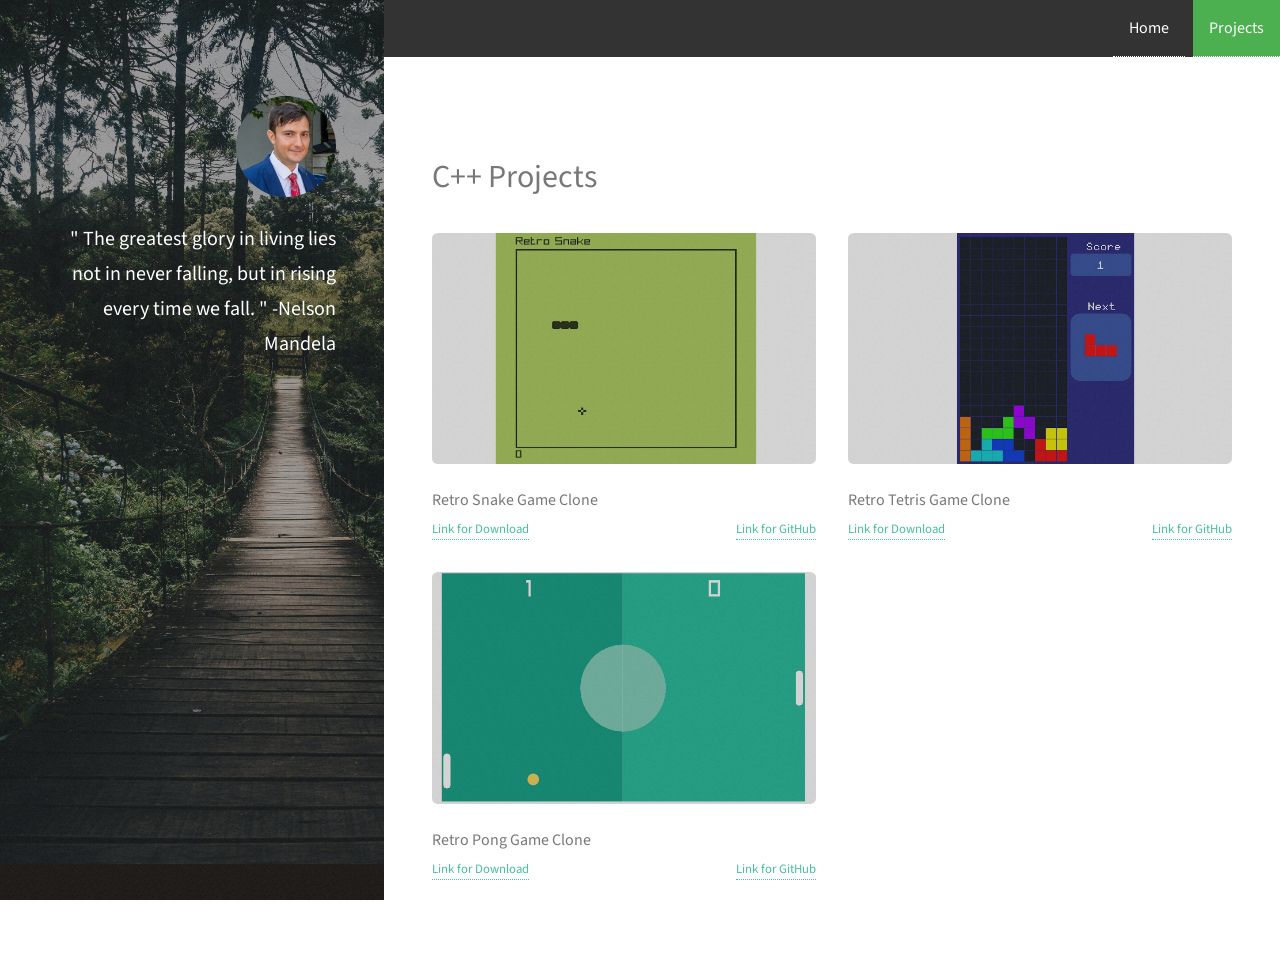
==== CppProjects.html @ 44c006e4 "Version 1.11" ====
<!DOCTYPE HTML>
<html>
	<head>
		<title>Strata by HTML5 UP</title>
		<meta charset="utf-8" />
		<meta name="viewport" content="width=device-width, initial-scale=1, user-scalable=no" />
		<link rel="stylesheet" href="assets/css/main.css" />
	</head>
	<body class="is-preload" style="display: none;">

		<!-- Header -->
			<header id="header">
				<div class="inner">
					<a href="#" class="image avatar"><img src="images/avatar.jpg" alt="" /></a>
					<h1><strong>" The greatest glory in living lies not in never falling, but in rising every time we fall. "<br /> -Nelson Mandela</strong><br />
					</h1>
				</div>
			</header>

		<!-- Nav -->
		<div id="navbar" class="nav">
			<ul>
				
				<!-- <li><a href="#news">News</a></li> -->
				<li><a class="active" href="Projects.html">Projects</a></li>
				<li><a href="index.html">Home</a></li>
			</ul>
		</div>

      
        <div id="main">
          <!-- Three -->
            <section id="three">
              <h1>C++ Projects</h1>
              <div class="row">
                <article class="col-6 col-12-xsmall work-item">
                  <a href="images/fulls/06.jpg" class="image2 image fit thumb"><img src="images/thumbs/06.jpg" alt="" /></a>
                  <h3>Retro Snake Game Clone</h3>
                  <p class="links">
                    <a href="#">Link for Download</a>
                    <a href="https://github.com/Acatrinei-Bogdan-Stefan/SnakeGame-clone">Link for GitHub</a>
                  </p>
                </article>
                <article class="col-6 col-12-xsmall work-item">
                  <a href="images/fulls/07.jpg" class="image2 image fit thumb"><img src="images/thumbs/07.jpg" alt="" /></a>
                  <h3>Retro Tetris Game Clone</h3>
                  <p class="links">
                    <a href="#">Link for Download</a>
                    <a href="https://github.com/Acatrinei-Bogdan-Stefan/tetris-clone">Link for GitHub</a>
                  </p>
                </article>
                <article class="col-6 col-12-xsmall work-item">
                  <a href="images/fulls/08.jpg" class="image2 image fit thumb"><img src="images/thumbs/08.jpg" alt="" /></a>
                  <h3>Retro Pong Game Clone</h3>
                  <p class="links">
                    <a href="#">Link for Download</a>
                    <a href="https://github.com/Acatrinei-Bogdan-Stefan/pong-clone">Link for GitHub</a>
                  </p>
                </article>
                <!-- <article class="col-6 col-12-xsmall work-item">
                  <a href="images/fulls/0.jpg" class="image2 image fit thumb"><img src="images/thumbs/0.jpg" alt="" /></a>
                  <h3>Age-Gate Project</h3>
                  <p class="links">
                    <a href="https://acatrinei-bogdan-stefan.github.io/Age-Gate/">Link for Download</a>
                  
                  </p>
                </article>
                <article class="col-6 col-12-xsmall work-item">
                  <a href="images/fulls/0.jpg" class="image2 image fit thumb"><img src="images/thumbs/0.jpg" alt="" /></a>
                  <h3>Night And Color Mode</h3>
                  <p class="links">
                    <a href="https://acatrinei-bogdan-stefan.github.io/Night-And-Color-Mode/">Link for Download</a>
                  
                  </p>
                </article> -->
              </div>
            </section>
            <!-- Three -->
          </div>
      

    </div>
  </div>
		<!-- Footer -->
			<footer id="footer">
				<div class="inner">
				
					
				</div>
			</footer>

		<!-- Scripts -->
			<script src="assets/js/jquery.min.js"></script>
			<script src="assets/js/jquery.poptrox.min.js"></script>
			<script src="assets/js/browser.min.js"></script>
			<script src="assets/js/breakpoints.min.js"></script>
			<script src="assets/js/util.js"></script>
			<script src="assets/js/main.js"></script>

	</body>
</html>
---- assets/css/main.css ----
@import url("fontawesome-all.min.css");
@import url("https://fonts.googleapis.com/css?family=Source+Sans+Pro:400,400italic");

/*
	Strata by HTML5 UP
	html5up.net | @ajlkn
	Free for personal and commercial use under the CCA 3.0 license (html5up.net/license)
*/

html, body, div, span, applet, object,
iframe, h1, h2, h3, h4, h5, h6, p, blockquote,
pre, a, abbr, acronym, address, big, cite,
code, del, dfn, em, img, ins, kbd, q, s, samp,
small, strike, strong, sub, sup, tt, var, b,
u, i, center, dl, dt, dd, ol, ul, li, fieldset,
form, label, legend, table, caption, tbody,
tfoot, thead, tr, th, td, article, aside,
canvas, details, embed, figure, figcaption,
footer, header, hgroup, menu, nav, output, ruby,
section, summary, time, mark, audio, video {
	margin: 0;
	padding: 0;
	border: 0;
	font-size: 100%;
	font: inherit;
	vertical-align: baseline;}

article, aside, details, figcaption, figure,
footer, header, hgroup, menu, nav, section {
	display: block;}

body {
	line-height: 1;
}

ol, ul {
	list-style: none;
}

blockquote, q {
	quotes: none;
}

	blockquote:before, blockquote:after, q:before, q:after {
		content: '';
		content: none;
	}

table {
	border-collapse: collapse;
	border-spacing: 0;
}

body {
	-webkit-text-size-adjust: none;
}

mark {
	background-color: transparent;
	color: inherit;
}

input::-moz-focus-inner {
	border: 0;
	padding: 0;
}

input, select, textarea {
	-moz-appearance: none;
	-webkit-appearance: none;
	-ms-appearance: none;
	appearance: none;
}

.links{
display: flex;
justify-content: space-between;
}


/* Button */

.tab{
	display: flex;
  flex-direction: column;
  align-items: flex-end;
}

.button {
  border: none;
  color: white;
  padding: 16px 32px;
  text-align: center;
  text-decoration: none;
  display: inline-block;
  font-size: 16px;
  margin: 4px 2px;
  transition-duration: 0.4s;
  cursor: pointer;
}

.tab > .button1 {
  background-color: #ffffff00; 
  color: white; 
  border: solid 2px #efefef;
}

.tab > .button1:hover {
  border-color: #49bf9d;
  color: white; 
}

.tab > .active {
	border-color: #49bf9d;
  color: white; 
}

/* Button */

/* Nav */

#navbar {
  position: sticky;
  top: 0;
  overflow: hidden;
  background-color: #333;
	position: -webkit-sticky; /* Safari */
	z-index: 1;
}

.nav > ul {
  list-style-type: none;
  margin: 0;
  padding: 0;
}

.nav > ul > li {
  float: right;
}

.nav > ul > li a {
  display: block;
  color: white;
  text-align: center;
  padding: 14px 16px;
  text-decoration: none;
}

.nav > ul > li a:hover {
  background-color: #111;
}

 ul > li .active {
  background-color: #4CAF50;
}

.dropdown-content{
	display: none;
  position: absolute;
  background-color: #f9f9f9;
  min-width: 160px;
  box-shadow: 0px 8px 16px 0px rgba(0,0,0,0.2);
  z-index: 1;
}



.dropdown-content a {
  color: black;
  padding: 12px 16px;
  text-decoration: none;
  display: block;
  text-align: left;
}

.dropdown:hover .dropdown-content {
  display: block;
}


/* Nav */

/* Basic */

	html {
		box-sizing: border-box;
	}

	*, *:before, *:after {
		box-sizing: inherit;
	}

	body {
		background: #fff;
	}

		body.is-preload *, body.is-preload *:before, body.is-preload *:after {
			-moz-animation: none !important;
			-webkit-animation: none !important;
			-ms-animation: none !important;
			animation: none !important;
			-moz-transition: none !important;
			-webkit-transition: none !important;
			-ms-transition: none !important;
			transition: none !important;
		}

	body, input, select, textarea {
		color: #a2a2a2;
		font-family: "Source Sans Pro", Helvetica, sans-serif;
		font-size: 16pt;
		font-weight: 400;
		line-height: 1.75em;
	}

	a {
		-moz-transition: color 0.2s ease-in-out, border-color 0.2s ease-in-out;
		-webkit-transition: color 0.2s ease-in-out, border-color 0.2s ease-in-out;
		-ms-transition: color 0.2s ease-in-out, border-color 0.2s ease-in-out;
		transition: color 0.2s ease-in-out, border-color 0.2s ease-in-out;
		border-bottom: dotted 1px;
		color: #49bf9d;
		text-decoration: none;
	}

		a:hover {
			border-bottom-color: transparent;
			color: #49bf9d !important;
			text-decoration: none;
		}

	strong, b {
		color: #787878;
		font-weight: 400;
	}

	em, i {
		font-style: italic;
	}

	p {
		margin: 0 0 2em 0;
	}

	h1, h2, h3, h4, h5, h6 {
		color: #787878;
		font-weight: 400;
		line-height: 1em;
		margin: 0 0 1em 0;
	}

		h1 a, h2 a, h3 a, h4 a, h5 a, h6 a {
			color: inherit;
			text-decoration: none;
		}

	h1 {
		font-size: 2em;
		line-height: 1.5em;
	}

	h2 {
		font-size: 1.5em;
		line-height: 1.5em;
	}

	h3 {
		font-size: 1.25em;
		line-height: 1.5em;
	}

	h4 {
		font-size: 1.1em;
		line-height: 1.5em;
	}

	h5 {
		font-size: 0.9em;
		line-height: 1.5em;
	}

	h6 {
		font-size: 0.7em;
		line-height: 1.5em;
	}

	sub {
		font-size: 0.8em;
		position: relative;
		top: 0.5em;
	}

	sup {
		font-size: 0.8em;
		position: relative;
		top: -0.5em;
	}

	hr {
		border: 0;
		border-bottom: solid 2px #efefef;
		margin: 2em 0;
	}

		hr.major {
			margin: 3em 0;
		}

	blockquote {
		border-left: solid 6px #efefef;
		font-style: italic;
		margin: 0 0 2em 0;
		padding: 0.5em 0 0.5em 1.5em;
	}

	code {
		background: #f7f7f7;
		border-radius: 0.35em;
		border: solid 2px #efefef;
		font-family: "Courier New", monospace;
		font-size: 0.9em;
		margin: 0 0.25em;
		padding: 0.25em 0.65em;
	}

	pre {
		-webkit-overflow-scrolling: touch;
		font-family: "Courier New", monospace;
		font-size: 0.9em;
		margin: 0 0 2em 0;
	}

		pre code {
			display: block;
			line-height: 1.75em;
			padding: 1em 1.5em;
			overflow-x: auto;
		}

	.align-left {
		text-align: left;
	}

	.align-center {
		text-align: center;
	}

	.align-right {
		text-align: right;
	}

/* Container */

	.container {
		margin: 0 auto;
		max-width: calc(100% - 4em);
		width: 100%;
	}

		.container.xsmall {
			width: 25%;
		}

		.container.small {
			width: 50%;
		}

		.container.medium {
			width: 75%;
		}

		.container.large {
			width: 125%;
		}

		.container.xlarge {
			width: 150%;
		}

		.container.max {
			width: 100%;
		}

		@media screen and (max-width: 980px) {

			.container {
				width: 100% !important;
				max-width: 100% !important;
			}

		}

		@media screen and (max-width: 480px) {

			.container {
				max-width: calc(100% - 3em);
			}

		}

/* Row */

	.row {
		display: flex;
		flex-wrap: wrap;
		box-sizing: border-box;
		align-items: stretch;
	}

		.row > * {
			box-sizing: border-box;
		}

		.row.gtr-uniform > * > :last-child {
			margin-bottom: 0;
		}

		.row.aln-left {
			justify-content: flex-start;
		}

		.row.aln-center {
			justify-content: center;
		}

		.row.aln-right {
			justify-content: flex-end;
		}

		.row.aln-top {
			align-items: flex-start;
		}

		.row.aln-middle {
			align-items: center;
		}

		.row.aln-bottom {
			align-items: flex-end;
		}

		.row > .imp {
			order: -1;
		}

		.row > .col-1 {
			width: 8.33333%;
		}

		.row > .off-1 {
			margin-left: 8.33333%;
		}

		.row > .col-2 {
			width: 16.66667%;
		}

		.row > .off-2 {
			margin-left: 16.66667%;
		}

		.row > .col-3 {
			width: 25%;
		}

		.row > .off-3 {
			margin-left: 25%;
		}

		.row > .col-4 {
			width: 33.33333%;
		}

		.row > .off-4 {
			margin-left: 33.33333%;
		}

		.row > .col-5 {
			width: 41.66667%;
		}

		.row > .off-5 {
			margin-left: 41.66667%;
		}

		.row > .col-6 {
			width: 50%;
		}

		.row > .off-6 {
			margin-left: 50%;
		}

		.row > .col-7 {
			width: 58.33333%;
		}

		.row > .off-7 {
			margin-left: 58.33333%;
		}

		.row > .col-8 {
			width: 66.66667%;
		}

		.row > .off-8 {
			margin-left: 66.66667%;
		}

		.row > .col-9 {
			width: 75%;
		}

		.row > .off-9 {
			margin-left: 75%;
		}

		.row > .col-10 {
			width: 83.33333%;
		}

		.row > .off-10 {
			margin-left: 83.33333%;
		}

		.row > .col-11 {
			width: 91.66667%;
		}

		.row > .off-11 {
			margin-left: 91.66667%;
		}

		.row > .col-12 {
			width: 100%;
		}

		.row > .off-12 {
			margin-left: 100%;
		}

		.row.gtr-0 {
			margin-top: 0;
			margin-left: 0em;
		}

			.row.gtr-0 > * {
				padding: 0 0 0 0em;
			}

			.row.gtr-0.gtr-uniform {
				margin-top: 0em;
			}

				.row.gtr-0.gtr-uniform > * {
					padding-top: 0em;
				}

		.row.gtr-25 {
			margin-top: 0;
			margin-left: -0.625em;
		}

			.row.gtr-25 > * {
				padding: 0 0 0 0.625em;
			}

			.row.gtr-25.gtr-uniform {
				margin-top: -0.625em;
			}

				.row.gtr-25.gtr-uniform > * {
					padding-top: 0.625em;
				}

		.row.gtr-50 {
			margin-top: 0;
			margin-left: -1.25em;
		}

			.row.gtr-50 > * {
				padding: 0 0 0 1.25em;
			}

			.row.gtr-50.gtr-uniform {
				margin-top: -1.25em;
			}

				.row.gtr-50.gtr-uniform > * {
					padding-top: 1.25em;
				}

		.row {
			margin-top: 0;
			margin-left: -2.5em;
		}

			.row > * {
				padding: 0 0 0 2.5em;
			}

			.row.gtr-uniform {
				margin-top: -2.5em;
			}

				.row.gtr-uniform > * {
					padding-top: 2.5em;
				}

		.row.gtr-150 {
			margin-top: 0;
			margin-left: -3.75em;
		}

			.row.gtr-150 > * {
				padding: 0 0 0 3.75em;
			}

			.row.gtr-150.gtr-uniform {
				margin-top: -3.75em;
			}

				.row.gtr-150.gtr-uniform > * {
					padding-top: 3.75em;
				}

		.row.gtr-200 {
			margin-top: 0;
			margin-left: -5em;
		}

			.row.gtr-200 > * {
				padding: 0 0 0 5em;
			}

			.row.gtr-200.gtr-uniform {
				margin-top: -5em;
			}

				.row.gtr-200.gtr-uniform > * {
					padding-top: 5em;
				}

		@media screen and (max-width: 1800px) {

			.row {
				display: flex;
				flex-wrap: wrap;
				box-sizing: border-box;
				align-items: stretch;
			}

				.row > * {
					box-sizing: border-box;
				}

				.row.gtr-uniform > * > :last-child {
					margin-bottom: 0;
				}

				.row.aln-left {
					justify-content: flex-start;
				}

				.row.aln-center {
					justify-content: center;
				}

				.row.aln-right {
					justify-content: flex-end;
				}

				.row.aln-top {
					align-items: flex-start;
				}

				.row.aln-middle {
					align-items: center;
				}

				.row.aln-bottom {
					align-items: flex-end;
				}

				.row > .imp-xlarge {
					order: -1;
				}

				.row > .col-1-xlarge {
					width: 8.33333%;
				}

				.row > .off-1-xlarge {
					margin-left: 8.33333%;
				}

				.row > .col-2-xlarge {
					width: 16.66667%;
				}

				.row > .off-2-xlarge {
					margin-left: 16.66667%;
				}

				.row > .col-3-xlarge {
					width: 25%;
				}

				.row > .off-3-xlarge {
					margin-left: 25%;
				}

				.row > .col-4-xlarge {
					width: 33.33333%;
				}

				.row > .off-4-xlarge {
					margin-left: 33.33333%;
				}

				.row > .col-5-xlarge {
					width: 41.66667%;
				}

				.row > .off-5-xlarge {
					margin-left: 41.66667%;
				}

				.row > .col-6-xlarge {
					width: 50%;
				}

				.row > .off-6-xlarge {
					margin-left: 50%;
				}

				.row > .col-7-xlarge {
					width: 58.33333%;
				}

				.row > .off-7-xlarge {
					margin-left: 58.33333%;
				}

				.row > .col-8-xlarge {
					width: 66.66667%;
				}

				.row > .off-8-xlarge {
					margin-left: 66.66667%;
				}

				.row > .col-9-xlarge {
					width: 75%;
				}

				.row > .off-9-xlarge {
					margin-left: 75%;
				}

				.row > .col-10-xlarge {
					width: 83.33333%;
				}

				.row > .off-10-xlarge {
					margin-left: 83.33333%;
				}

				.row > .col-11-xlarge {
					width: 91.66667%;
				}

				.row > .off-11-xlarge {
					margin-left: 91.66667%;
				}

				.row > .col-12-xlarge {
					width: 100%;
				}

				.row > .off-12-xlarge {
					margin-left: 100%;
				}

				.row.gtr-0 {
					margin-top: 0;
					margin-left: 0em;
				}

					.row.gtr-0 > * {
						padding: 0 0 0 0em;
					}

					.row.gtr-0.gtr-uniform {
						margin-top: 0em;
					}

						.row.gtr-0.gtr-uniform > * {
							padding-top: 0em;
						}

				.row.gtr-25 {
					margin-top: 0;
					margin-left: -0.625em;
				}

					.row.gtr-25 > * {
						padding: 0 0 0 0.625em;
					}

					.row.gtr-25.gtr-uniform {
						margin-top: -0.625em;
					}

						.row.gtr-25.gtr-uniform > * {
							padding-top: 0.625em;
						}

				.row.gtr-50 {
					margin-top: 0;
					margin-left: -1.25em;
				}

					.row.gtr-50 > * {
						padding: 0 0 0 1.25em;
					}

					.row.gtr-50.gtr-uniform {
						margin-top: -1.25em;
					}

						.row.gtr-50.gtr-uniform > * {
							padding-top: 1.25em;
						}

				.row {
					margin-top: 0;
					margin-left: -2.5em;
				}

					.row > * {
						padding: 0 0 0 2.5em;
					}

					.row.gtr-uniform {
						margin-top: -2.5em;
					}

						.row.gtr-uniform > * {
							padding-top: 2.5em;
						}

				.row.gtr-150 {
					margin-top: 0;
					margin-left: -3.75em;
				}

					.row.gtr-150 > * {
						padding: 0 0 0 3.75em;
					}

					.row.gtr-150.gtr-uniform {
						margin-top: -3.75em;
					}

						.row.gtr-150.gtr-uniform > * {
							padding-top: 3.75em;
						}

				.row.gtr-200 {
					margin-top: 0;
					margin-left: -5em;
				}

					.row.gtr-200 > * {
						padding: 0 0 0 5em;
					}

					.row.gtr-200.gtr-uniform {
						margin-top: -5em;
					}

						.row.gtr-200.gtr-uniform > * {
							padding-top: 5em;
						}

		}

		@media screen and (max-width: 1280px) {

			.row {
				display: flex;
				flex-wrap: wrap;
				box-sizing: border-box;
				align-items: stretch;
			}

				.row > * {
					box-sizing: border-box;
				}

				.row.gtr-uniform > * > :last-child {
					margin-bottom: 0;
				}

				.row.aln-left {
					justify-content: flex-start;
				}

				.row.aln-center {
					justify-content: center;
				}

				.row.aln-right {
					justify-content: flex-end;
				}

				.row.aln-top {
					align-items: flex-start;
				}

				.row.aln-middle {
					align-items: center;
				}

				.row.aln-bottom {
					align-items: flex-end;
				}

				.row > .imp-large {
					order: -1;
				}

				.row > .col-1-large {
					width: 8.33333%;
				}

				.row > .off-1-large {
					margin-left: 8.33333%;
				}

				.row > .col-2-large {
					width: 16.66667%;
				}

				.row > .off-2-large {
					margin-left: 16.66667%;
				}

				.row > .col-3-large {
					width: 25%;
				}

				.row > .off-3-large {
					margin-left: 25%;
				}

				.row > .col-4-large {
					width: 33.33333%;
				}

				.row > .off-4-large {
					margin-left: 33.33333%;
				}

				.row > .col-5-large {
					width: 41.66667%;
				}

				.row > .off-5-large {
					margin-left: 41.66667%;
				}

				.row > .col-6-large {
					width: 50%;
				}

				.row > .off-6-large {
					margin-left: 50%;
				}

				.row > .col-7-large {
					width: 58.33333%;
				}

				.row > .off-7-large {
					margin-left: 58.33333%;
				}

				.row > .col-8-large {
					width: 66.66667%;
				}

				.row > .off-8-large {
					margin-left: 66.66667%;
				}

				.row > .col-9-large {
					width: 75%;
				}

				.row > .off-9-large {
					margin-left: 75%;
				}

				.row > .col-10-large {
					width: 83.33333%;
				}

				.row > .off-10-large {
					margin-left: 83.33333%;
				}

				.row > .col-11-large {
					width: 91.66667%;
				}

				.row > .off-11-large {
					margin-left: 91.66667%;
				}

				.row > .col-12-large {
					width: 100%;
				}

				.row > .off-12-large {
					margin-left: 100%;
				}

				.row.gtr-0 {
					margin-top: 0;
					margin-left: 0em;
				}

					.row.gtr-0 > * {
						padding: 0 0 0 0em;
					}

					.row.gtr-0.gtr-uniform {
						margin-top: 0em;
					}

						.row.gtr-0.gtr-uniform > * {
							padding-top: 0em;
						}

				.row.gtr-25 {
					margin-top: 0;
					margin-left: -0.5em;
				}

					.row.gtr-25 > * {
						padding: 0 0 0 0.5em;
					}

					.row.gtr-25.gtr-uniform {
						margin-top: -0.5em;
					}

						.row.gtr-25.gtr-uniform > * {
							padding-top: 0.5em;
						}

				.row.gtr-50 {
					margin-top: 0;
					margin-left: -1em;
				}

					.row.gtr-50 > * {
						padding: 0 0 0 1em;
					}

					.row.gtr-50.gtr-uniform {
						margin-top: -1em;
					}

						.row.gtr-50.gtr-uniform > * {
							padding-top: 1em;
						}

				.row {
					margin-top: 0;
					margin-left: -2em;
				}

					.row > * {
						padding: 0 0 0 2em;
					}

					.row.gtr-uniform {
						margin-top: -2em;
					}

						.row.gtr-uniform > * {
							padding-top: 2em;
						}

				.row.gtr-150 {
					margin-top: 0;
					margin-left: -3em;
				}

					.row.gtr-150 > * {
						padding: 0 0 0 3em;
					}

					.row.gtr-150.gtr-uniform {
						margin-top: -3em;
					}

						.row.gtr-150.gtr-uniform > * {
							padding-top: 3em;
						}

				.row.gtr-200 {
					margin-top: 0;
					margin-left: -4em;
				}

					.row.gtr-200 > * {
						padding: 0 0 0 4em;
					}

					.row.gtr-200.gtr-uniform {
						margin-top: -4em;
					}

						.row.gtr-200.gtr-uniform > * {
							padding-top: 4em;
						}

		}

		@media screen and (max-width: 980px) {

			.row {
				display: flex;
				flex-wrap: wrap;
				box-sizing: border-box;
				align-items: stretch;
			}

				.row > * {
					box-sizing: border-box;
				}

				.row.gtr-uniform > * > :last-child {
					margin-bottom: 0;
				}

				.row.aln-left {
					justify-content: flex-start;
				}

				.row.aln-center {
					justify-content: center;
				}

				.row.aln-right {
					justify-content: flex-end;
				}

				.row.aln-top {
					align-items: flex-start;
				}

				.row.aln-middle {
					align-items: center;
				}

				.row.aln-bottom {
					align-items: flex-end;
				}

				.row > .imp-medium {
					order: -1;
				}

				.row > .col-1-medium {
					width: 8.33333%;
				}

				.row > .off-1-medium {
					margin-left: 8.33333%;
				}

				.row > .col-2-medium {
					width: 16.66667%;
				}

				.row > .off-2-medium {
					margin-left: 16.66667%;
				}

				.row > .col-3-medium {
					width: 25%;
				}

				.row > .off-3-medium {
					margin-left: 25%;
				}

				.row > .col-4-medium {
					width: 33.33333%;
				}

				.row > .off-4-medium {
					margin-left: 33.33333%;
				}

				.row > .col-5-medium {
					width: 41.66667%;
				}

				.row > .off-5-medium {
					margin-left: 41.66667%;
				}

				.row > .col-6-medium {
					width: 50%;
				}

				.row > .off-6-medium {
					margin-left: 50%;
				}

				.row > .col-7-medium {
					width: 58.33333%;
				}

				.row > .off-7-medium {
					margin-left: 58.33333%;
				}

				.row > .col-8-medium {
					width: 66.66667%;
				}

				.row > .off-8-medium {
					margin-left: 66.66667%;
				}

				.row > .col-9-medium {
					width: 75%;
				}

				.row > .off-9-medium {
					margin-left: 75%;
				}

				.row > .col-10-medium {
					width: 83.33333%;
				}

				.row > .off-10-medium {
					margin-left: 83.33333%;
				}

				.row > .col-11-medium {
					width: 91.66667%;
				}

				.row > .off-11-medium {
					margin-left: 91.66667%;
				}

				.row > .col-12-medium {
					width: 100%;
				}

				.row > .off-12-medium {
					margin-left: 100%;
				}

				.row.gtr-0 {
					margin-top: 0;
					margin-left: 0em;
				}

					.row.gtr-0 > * {
						padding: 0 0 0 0em;
					}

					.row.gtr-0.gtr-uniform {
						margin-top: 0em;
					}

						.row.gtr-0.gtr-uniform > * {
							padding-top: 0em;
						}

				.row.gtr-25 {
					margin-top: 0;
					margin-left: -0.5em;
				}

					.row.gtr-25 > * {
						padding: 0 0 0 0.5em;
					}

					.row.gtr-25.gtr-uniform {
						margin-top: -0.5em;
					}

						.row.gtr-25.gtr-uniform > * {
							padding-top: 0.5em;
						}

				.row.gtr-50 {
					margin-top: 0;
					margin-left: -1em;
				}

					.row.gtr-50 > * {
						padding: 0 0 0 1em;
					}

					.row.gtr-50.gtr-uniform {
						margin-top: -1em;
					}

						.row.gtr-50.gtr-uniform > * {
							padding-top: 1em;
						}

				.row {
					margin-top: 0;
					margin-left: -2em;
				}

					.row > * {
						padding: 0 0 0 2em;
					}

					.row.gtr-uniform {
						margin-top: -2em;
					}

						.row.gtr-uniform > * {
							padding-top: 2em;
						}

				.row.gtr-150 {
					margin-top: 0;
					margin-left: -3em;
				}

					.row.gtr-150 > * {
						padding: 0 0 0 3em;
					}

					.row.gtr-150.gtr-uniform {
						margin-top: -3em;
					}

						.row.gtr-150.gtr-uniform > * {
							padding-top: 3em;
						}

				.row.gtr-200 {
					margin-top: 0;
					margin-left: -4em;
				}

					.row.gtr-200 > * {
						padding: 0 0 0 4em;
					}

					.row.gtr-200.gtr-uniform {
						margin-top: -4em;
					}

						.row.gtr-200.gtr-uniform > * {
							padding-top: 4em;
						}

		}

		@media screen and (max-width: 736px) {

			.row {
				display: flex;
				flex-wrap: wrap;
				box-sizing: border-box;
				align-items: stretch;
			}

				.row > * {
					box-sizing: border-box;
				}

				.row.gtr-uniform > * > :last-child {
					margin-bottom: 0;
				}

				.row.aln-left {
					justify-content: flex-start;
				}

				.row.aln-center {
					justify-content: center;
				}

				.row.aln-right {
					justify-content: flex-end;
				}

				.row.aln-top {
					align-items: flex-start;
				}

				.row.aln-middle {
					align-items: center;
				}

				.row.aln-bottom {
					align-items: flex-end;
				}

				.row > .imp-small {
					order: -1;
				}

				.row > .col-1-small {
					width: 8.33333%;
				}

				.row > .off-1-small {
					margin-left: 8.33333%;
				}

				.row > .col-2-small {
					width: 16.66667%;
				}

				.row > .off-2-small {
					margin-left: 16.66667%;
				}

				.row > .col-3-small {
					width: 25%;
				}

				.row > .off-3-small {
					margin-left: 25%;
				}

				.row > .col-4-small {
					width: 33.33333%;
				}

				.row > .off-4-small {
					margin-left: 33.33333%;
				}

				.row > .col-5-small {
					width: 41.66667%;
				}

				.row > .off-5-small {
					margin-left: 41.66667%;
				}

				.row > .col-6-small {
					width: 50%;
				}

				.row > .off-6-small {
					margin-left: 50%;
				}

				.row > .col-7-small {
					width: 58.33333%;
				}

				.row > .off-7-small {
					margin-left: 58.33333%;
				}

				.row > .col-8-small {
					width: 66.66667%;
				}

				.row > .off-8-small {
					margin-left: 66.66667%;
				}

				.row > .col-9-small {
					width: 75%;
				}

				.row > .off-9-small {
					margin-left: 75%;
				}

				.row > .col-10-small {
					width: 83.33333%;
				}

				.row > .off-10-small {
					margin-left: 83.33333%;
				}

				.row > .col-11-small {
					width: 91.66667%;
				}

				.row > .off-11-small {
					margin-left: 91.66667%;
				}

				.row > .col-12-small {
					width: 100%;
				}

				.row > .off-12-small {
					margin-left: 100%;
				}

				.row.gtr-0 {
					margin-top: 0;
					margin-left: 0em;
				}

					.row.gtr-0 > * {
						padding: 0 0 0 0em;
					}

					.row.gtr-0.gtr-uniform {
						margin-top: 0em;
					}

						.row.gtr-0.gtr-uniform > * {
							padding-top: 0em;
						}

				.row.gtr-25 {
					margin-top: 0;
					margin-left: -0.375em;
				}

					.row.gtr-25 > * {
						padding: 0 0 0 0.375em;
					}

					.row.gtr-25.gtr-uniform {
						margin-top: -0.375em;
					}

						.row.gtr-25.gtr-uniform > * {
							padding-top: 0.375em;
						}

				.row.gtr-50 {
					margin-top: 0;
					margin-left: -0.75em;
				}

					.row.gtr-50 > * {
						padding: 0 0 0 0.75em;
					}

					.row.gtr-50.gtr-uniform {
						margin-top: -0.75em;
					}

						.row.gtr-50.gtr-uniform > * {
							padding-top: 0.75em;
						}

				.row {
					margin-top: 0;
					margin-left: -1.5em;
				}

					.row > * {
						padding: 0 0 0 1.5em;
					}

					.row.gtr-uniform {
						margin-top: -1.5em;
					}

						.row.gtr-uniform > * {
							padding-top: 1.5em;
						}

				.row.gtr-150 {
					margin-top: 0;
					margin-left: -2.25em;
				}

					.row.gtr-150 > * {
						padding: 0 0 0 2.25em;
					}

					.row.gtr-150.gtr-uniform {
						margin-top: -2.25em;
					}

						.row.gtr-150.gtr-uniform > * {
							padding-top: 2.25em;
						}

				.row.gtr-200 {
					margin-top: 0;
					margin-left: -3em;
				}

					.row.gtr-200 > * {
						padding: 0 0 0 3em;
					}

					.row.gtr-200.gtr-uniform {
						margin-top: -3em;
					}

						.row.gtr-200.gtr-uniform > * {
							padding-top: 3em;
						}

		}

		@media screen and (max-width: 480px) {

			.row {
				display: flex;
				flex-wrap: wrap;
				box-sizing: border-box;
				align-items: stretch;
			}

				.row > * {
					box-sizing: border-box;
				}

				.row.gtr-uniform > * > :last-child {
					margin-bottom: 0;
				}

				.row.aln-left {
					justify-content: flex-start;
				}

				.row.aln-center {
					justify-content: center;
				}

				.row.aln-right {
					justify-content: flex-end;
				}

				.row.aln-top {
					align-items: flex-start;
				}

				.row.aln-middle {
					align-items: center;
				}

				.row.aln-bottom {
					align-items: flex-end;
				}

				.row > .imp-xsmall {
					order: -1;
				}

				.row > .col-1-xsmall {
					width: 8.33333%;
				}

				.row > .off-1-xsmall {
					margin-left: 8.33333%;
				}

				.row > .col-2-xsmall {
					width: 16.66667%;
				}

				.row > .off-2-xsmall {
					margin-left: 16.66667%;
				}

				.row > .col-3-xsmall {
					width: 25%;
				}

				.row > .off-3-xsmall {
					margin-left: 25%;
				}

				.row > .col-4-xsmall {
					width: 33.33333%;
				}

				.row > .off-4-xsmall {
					margin-left: 33.33333%;
				}

				.row > .col-5-xsmall {
					width: 41.66667%;
				}

				.row > .off-5-xsmall {
					margin-left: 41.66667%;
				}

				.row > .col-6-xsmall {
					width: 50%;
				}

				.row > .off-6-xsmall {
					margin-left: 50%;
				}

				.row > .col-7-xsmall {
					width: 58.33333%;
				}

				.row > .off-7-xsmall {
					margin-left: 58.33333%;
				}

				.row > .col-8-xsmall {
					width: 66.66667%;
				}

				.row > .off-8-xsmall {
					margin-left: 66.66667%;
				}

				.row > .col-9-xsmall {
					width: 75%;
				}

				.row > .off-9-xsmall {
					margin-left: 75%;
				}

				.row > .col-10-xsmall {
					width: 83.33333%;
				}

				.row > .off-10-xsmall {
					margin-left: 83.33333%;
				}

				.row > .col-11-xsmall {
					width: 91.66667%;
				}

				.row > .off-11-xsmall {
					margin-left: 91.66667%;
				}

				.row > .col-12-xsmall {
					width: 100%;
				}

				.row > .off-12-xsmall {
					margin-left: 100%;
				}

				.row.gtr-0 {
					margin-top: 0;
					margin-left: 0em;
				}

					.row.gtr-0 > * {
						padding: 0 0 0 0em;
					}

					.row.gtr-0.gtr-uniform {
						margin-top: 0em;
					}

						.row.gtr-0.gtr-uniform > * {
							padding-top: 0em;
						}

				.row.gtr-25 {
					margin-top: 0;
					margin-left: -0.375em;
				}

					.row.gtr-25 > * {
						padding: 0 0 0 0.375em;
					}

					.row.gtr-25.gtr-uniform {
						margin-top: -0.375em;
					}

						.row.gtr-25.gtr-uniform > * {
							padding-top: 0.375em;
						}

				.row.gtr-50 {
					margin-top: 0;
					margin-left: -0.75em;
				}

					.row.gtr-50 > * {
						padding: 0 0 0 0.75em;
					}

					.row.gtr-50.gtr-uniform {
						margin-top: -0.75em;
					}

						.row.gtr-50.gtr-uniform > * {
							padding-top: 0.75em;
						}

				.row {
					margin-top: 0;
					margin-left: -1.5em;
				}

					.row > * {
						padding: 0 0 0 1.5em;
					}

					.row.gtr-uniform {
						margin-top: -1.5em;
					}

						.row.gtr-uniform > * {
							padding-top: 1.5em;
						}

				.row.gtr-150 {
					margin-top: 0;
					margin-left: -2.25em;
				}

					.row.gtr-150 > * {
						padding: 0 0 0 2.25em;
					}

					.row.gtr-150.gtr-uniform {
						margin-top: -2.25em;
					}

						.row.gtr-150.gtr-uniform > * {
							padding-top: 2.25em;
						}

				.row.gtr-200 {
					margin-top: 0;
					margin-left: -3em;
				}

					.row.gtr-200 > * {
						padding: 0 0 0 3em;
					}

					.row.gtr-200.gtr-uniform {
						margin-top: -3em;
					}

						.row.gtr-200.gtr-uniform > * {
							padding-top: 3em;
						}

		}

/* Section/Article */

	section.special, article.special {
		text-align: center;
	}

	header p {
		color: #b2b2b2;
		position: relative;
		margin: 0 0 1.5em 0;
	}

	header h2 + p {
		font-size: 1.25em;
		margin-top: -1em;
		line-height: 1.5em;
	}

	header h3 + p {
		font-size: 1.1em;
		margin-top: -0.8em;
		line-height: 1.5em;
	}

	header h4 + p,
	header h5 + p,
	header h6 + p {
		font-size: 0.9em;
		margin-top: -0.6em;
		line-height: 1.5em;
	}

	header.major h2 {
		font-size: 2em;
	}

/* Form */

	form {
		margin: 0 0 2em 0;
	}

	label {
		color: #787878;
		display: block;
		font-size: 0.9em;
		font-weight: 400;
		margin: 0 0 1em 0;
	}

	input[type="text"],
	input[type="password"],
	input[type="email"],
	select,
	textarea {
		-moz-appearance: none;
		-webkit-appearance: none;
		-ms-appearance: none;
		appearance: none;
		background: #f7f7f7;
		border-radius: 0.35em;
		border: solid 2px transparent;
		color: inherit;
		display: block;
		outline: 0;
		padding: 0 0.75em;
		text-decoration: none;
		width: 100%;
	}

		input[type="text"]:invalid,
		input[type="password"]:invalid,
		input[type="email"]:invalid,
		select:invalid,
		textarea:invalid {
			box-shadow: none;
		}

		input[type="text"]:focus,
		input[type="password"]:focus,
		input[type="email"]:focus,
		select:focus,
		textarea:focus {
			border-color: #49bf9d;
		}

	select {
		background-image: url("data:image/svg+xml;charset=utf8,%3Csvg xmlns='http://www.w3.org/2000/svg' width='40' height='40' preserveAspectRatio='none' viewBox='0 0 40 40'%3E%3Cpath d='M9.4,12.3l10.4,10.4l10.4-10.4c0.2-0.2,0.5-0.4,0.9-0.4c0.3,0,0.6,0.1,0.9,0.4l3.3,3.3c0.2,0.2,0.4,0.5,0.4,0.9 c0,0.4-0.1,0.6-0.4,0.9L20.7,31.9c-0.2,0.2-0.5,0.4-0.9,0.4c-0.3,0-0.6-0.1-0.9-0.4L4.3,17.3c-0.2-0.2-0.4-0.5-0.4-0.9 c0-0.4,0.1-0.6,0.4-0.9l3.3-3.3c0.2-0.2,0.5-0.4,0.9-0.4S9.1,12.1,9.4,12.3z' fill='%23dfdfdf' /%3E%3C/svg%3E");
		background-size: 1.25rem;
		background-repeat: no-repeat;
		background-position: calc(100% - 1rem) center;
		height: 2.75em;
		padding-right: 2.75em;
		text-overflow: ellipsis;
	}

		select option {
			color: #787878;
			background: #fff;
		}

		select:focus::-ms-value {
			background-color: transparent;
		}

		select::-ms-expand {
			display: none;
		}

	input[type="text"],
	input[type="password"],
	input[type="email"],
	select {
		height: 2.75em;
	}

	textarea {
		padding: 0.75em;
	}

	input[type="checkbox"],
	input[type="radio"] {
		-moz-appearance: none;
		-webkit-appearance: none;
		-ms-appearance: none;
		appearance: none;
		display: block;
		float: left;
		margin-right: -2em;
		opacity: 0;
		width: 1em;
		z-index: -1;
	}

		input[type="checkbox"] + label,
		input[type="radio"] + label {
			text-decoration: none;
			color: #a2a2a2;
			cursor: pointer;
			display: inline-block;
			font-size: 1em;
			font-weight: 400;
			padding-left: 2.4em;
			padding-right: 0.75em;
			position: relative;
		}

			input[type="checkbox"] + label:before,
			input[type="radio"] + label:before {
				-moz-osx-font-smoothing: grayscale;
				-webkit-font-smoothing: antialiased;
				display: inline-block;
				font-style: normal;
				font-variant: normal;
				text-rendering: auto;
				line-height: 1;
				text-transform: none !important;
				font-family: 'Font Awesome 5 Free';
				font-weight: 900;
			}

			input[type="checkbox"] + label:before,
			input[type="radio"] + label:before {
				background: #f7f7f7;
				border-radius: 0.35em;
				border: solid 2px transparent;
				content: '';
				display: inline-block;
				font-size: 0.8em;
				height: 2.0625em;
				left: 0;
				line-height: 1.85625em;
				position: absolute;
				text-align: center;
				top: 0;
				width: 2.0625em;
			}

		input[type="checkbox"]:checked + label:before,
		input[type="radio"]:checked + label:before {
			background: #787878;
			border-color: #787878;
			color: #fff;
			content: '\f00c';
		}

		input[type="checkbox"]:focus + label:before,
		input[type="radio"]:focus + label:before {
			border-color: #49bf9d;
		}

	input[type="checkbox"] + label:before {
		border-radius: 0.35em;
	}

	input[type="radio"] + label:before {
		border-radius: 100%;
	}

	::-webkit-input-placeholder {
		color: #b2b2b2 !important;
		opacity: 1.0;
	}

	:-moz-placeholder {
		color: #b2b2b2 !important;
		opacity: 1.0;
	}

	::-moz-placeholder {
		color: #b2b2b2 !important;
		opacity: 1.0;
	}

	:-ms-input-placeholder {
		color: #b2b2b2 !important;
		opacity: 1.0;
	}

/* Box */

	.box {
		border-radius: 0.35em;
		border: solid 2px #efefef;
		margin-bottom: 2em;
		padding: 1.5em;
	}

		.box > :last-child,
		.box > :last-child > :last-child,
		.box > :last-child > :last-child > :last-child {
			margin-bottom: 0;
		}

		.box.alt {
			border: 0;
			border-radius: 0;
			padding: 0;
		}

/* Icon */

	.icon {
		text-decoration: none;
		border-bottom: none;
		position: relative;
	}

		.icon:before {
			-moz-osx-font-smoothing: grayscale;
			-webkit-font-smoothing: antialiased;
			display: inline-block;
			font-style: normal;
			font-variant: normal;
			text-rendering: auto;
			line-height: 1;
			text-transform: none !important;
			font-family: 'Font Awesome 5 Free';
			font-weight: 400;
		}

		.icon > .label {
			display: none;
		}

		.icon:before {
			line-height: inherit;
		}

		.icon.solid:before {
			font-weight: 900;
		}

		.icon.brands:before {
			font-family: 'Font Awesome 5 Brands';
		}

/* Image */

	.image {
		border-radius: 0.35em;
		border: 0;
		display: inline-block;
		position: relative;
	}

		.image:before {
			-moz-transition: opacity 0.2s ease-in-out;
			-webkit-transition: opacity 0.2s ease-in-out;
			-ms-transition: opacity 0.2s ease-in-out;
			transition: opacity 0.2s ease-in-out;
			background: url("images/overlay.png");
			border-radius: 0.35em;
			content: '';
			display: block;
			height: 100%;
			left: 0;
			opacity: 0.5;
			position: absolute;
			top: 0;
			width: 100%;
		}

		.image.thumb {
			text-align: center;
		}

			.image.thumb:after {
				-moz-transition: opacity 0.2s ease-in-out;
				-webkit-transition: opacity 0.2s ease-in-out;
				-ms-transition: opacity 0.2s ease-in-out;
				transition: opacity 0.2s ease-in-out;
				border-radius: 0.35em;
				border: solid 3px rgba(255, 255, 255, 0.5);
				color: #fff;
				content: 'View';
				display: inline-block;
				font-size: 0.8em;
				font-weight: 400;
				left: 50%;
				line-height: 2.25em;
				margin: -1.25em 0 0 -3em;
				opacity: 0;
				padding: 0 1.5em;
				position: absolute;
				text-align: center;
				text-decoration: none;
				top: 50%;
				white-space: nowrap;
			}

			.image.thumb:hover:after {
				opacity: 1.0;
			}

			.image.thumb:hover:before {
				background: url("images/overlay.png"), url("images/overlay.png");
				opacity: 1.0;
			}

		.image img {
			border-radius: 0.35em;
			display: block;
		}

		.image.left {
			float: left;
			margin: 0 1.5em 1em 0;
			top: 0.25em;
		}

		.image.right {
			float: right;
			margin: 0 0 1em 1.5em;
			top: 0.25em;
		}

		.image.left, .image.right {
			max-width: 40%;
		}

			.image.left img, .image.right img {
				width: 100%;
			}

		.image.fit {
			display: block;
			margin: 0 0 2em 0;
			width: 100%;
		}

			.image.fit img {
				width: 100%;
			}

		.image.avatar {
			border-radius: 100%;
		}

			.image.avatar:before {
				display: none;
			}

			.image.avatar img {
				border-radius: 100%;
				width: 100%;
			}

/* List */

	ol {
		list-style: decimal;
		margin: 0 0 2em 0;
		padding-left: 1.25em;
	}

		ol li {
			padding-left: 0.25em;
		}

	ul {
		list-style: disc;
		margin: 0 0 2em 0;
		padding-left: 1em;
	}

		ul li {
			padding-left: 0.5em;
		}

		ul.alt {
			list-style: none;
			padding-left: 0;
		}

			ul.alt li {
				border-top: solid 2px #efefef;
				padding: 0.5em 0;
			}

				ul.alt li:first-child {
					border-top: 0;
					padding-top: 0;
				}

	dl {
		margin: 0 0 2em 0;
	}

/* Icons */

	ul.icons {
		cursor: default;
		list-style: none;
		padding-left: 0;
	}

		ul.icons li {
			display: inline-block;
			padding: 0 1em 0 0;
		}

			ul.icons li:last-child {
				padding-right: 0;
			}

			ul.icons li .icon:before {
				font-size: 1.5em;
			}

/* Labeled Icons */

	ul.labeled-icons {
		list-style: none;
		padding: 0;
	}

		ul.labeled-icons li {
			line-height: 1.75em;
			margin: 1.5em 0 0 0;
			padding-left: 2.25em;
			position: relative;
		}

			ul.labeled-icons li:first-child {
				margin-top: 0;
			}

			ul.labeled-icons li a {
				color: inherit;
			}

			ul.labeled-icons li h3 {
				color: #b2b2b2;
				left: 0;
				position: absolute;
				text-align: center;
				top: 0;
				width: 1em;
			}

/* Actions */

	ul.actions {
		display: -moz-flex;
		display: -webkit-flex;
		display: -ms-flex;
		display: flex;
		cursor: default;
		list-style: none;
		margin-left: -1em;
		padding-left: 0;
	}

		ul.actions li {
			padding: 0 0 0 1em;
			vertical-align: middle;
		}

		ul.actions.special {
			-moz-justify-content: center;
			-webkit-justify-content: center;
			-ms-justify-content: center;
			justify-content: center;
			width: 100%;
			margin-left: 0;
		}

			ul.actions.special li:first-child {
				padding-left: 0;
			}

		ul.actions.stacked {
			-moz-flex-direction: column;
			-webkit-flex-direction: column;
			-ms-flex-direction: column;
			flex-direction: column;
			margin-left: 0;
		}

			ul.actions.stacked li {
				padding: 1.3em 0 0 0;
			}

				ul.actions.stacked li:first-child {
					padding-top: 0;
				}

		ul.actions.fit {
			width: calc(100% + 1em);
		}

			ul.actions.fit li {
				-moz-flex-grow: 1;
				-webkit-flex-grow: 1;
				-ms-flex-grow: 1;
				flex-grow: 1;
				-moz-flex-shrink: 1;
				-webkit-flex-shrink: 1;
				-ms-flex-shrink: 1;
				flex-shrink: 1;
				width: 100%;
			}

				ul.actions.fit li > * {
					width: 100%;
				}

			ul.actions.fit.stacked {
				width: 100%;
			}

		@media screen and (max-width: 480px) {

			ul.actions:not(.fixed) {
				-moz-flex-direction: column;
				-webkit-flex-direction: column;
				-ms-flex-direction: column;
				flex-direction: column;
				margin-left: 0;
				width: 100% !important;
			}

				ul.actions:not(.fixed) li {
					-moz-flex-grow: 1;
					-webkit-flex-grow: 1;
					-ms-flex-grow: 1;
					flex-grow: 1;
					-moz-flex-shrink: 1;
					-webkit-flex-shrink: 1;
					-ms-flex-shrink: 1;
					flex-shrink: 1;
					padding: 1em 0 0 0;
					text-align: center;
					width: 100%;
				}

					ul.actions:not(.fixed) li > * {
						width: 100%;
					}

					ul.actions:not(.fixed) li:first-child {
						padding-top: 0;
					}

					ul.actions:not(.fixed) li input[type="submit"],
					ul.actions:not(.fixed) li input[type="reset"],
					ul.actions:not(.fixed) li input[type="button"],
					ul.actions:not(.fixed) li button,
					ul.actions:not(.fixed) li .button {
						width: 100%;
					}

						ul.actions:not(.fixed) li input[type="submit"].icon:before,
						ul.actions:not(.fixed) li input[type="reset"].icon:before,
						ul.actions:not(.fixed) li input[type="button"].icon:before,
						ul.actions:not(.fixed) li button.icon:before,
						ul.actions:not(.fixed) li .button.icon:before {
							margin-left: -0.5em;
						}

		}

/* Table */

	.table-wrapper {
		-webkit-overflow-scrolling: touch;
		overflow-x: auto;
	}

	table {
		margin: 0 0 2em 0;
		width: 100%;
	}

		table tbody tr {
			border: solid 1px #efefef;
			border-left: 0;
			border-right: 0;
		}

			table tbody tr:nth-child(2n + 1) {
				background-color: #f7f7f7;
			}

		table td {
			padding: 0.75em 0.75em;
		}

		table th {
			color: #787878;
			font-size: 0.9em;
			font-weight: 400;
			padding: 0 0.75em 0.75em 0.75em;
			text-align: left;
		}

		table thead {
			border-bottom: solid 2px #efefef;
		}

		table tfoot {
			border-top: solid 2px #efefef;
		}

		table.alt {
			border-collapse: separate;
		}

			table.alt tbody tr td {
				border: solid 2px #efefef;
				border-left-width: 0;
				border-top-width: 0;
			}

				table.alt tbody tr td:first-child {
					border-left-width: 2px;
				}

			table.alt tbody tr:first-child td {
				border-top-width: 2px;
			}

			table.alt thead {
				border-bottom: 0;
			}

			table.alt tfoot {
				border-top: 0;
			}

/* Button */

	input[type="submit"],
	input[type="reset"],
	input[type="button"],
	.button {
		-moz-appearance: none;
		-webkit-appearance: none;
		-ms-appearance: none;
		appearance: none;
		-moz-transition: background-color 0.2s ease-in-out, color 0.2s ease-in-out, border-color 0.2s ease-in-out;
		-webkit-transition: background-color 0.2s ease-in-out, color 0.2s ease-in-out, border-color 0.2s ease-in-out;
		-ms-transition: background-color 0.2s ease-in-out, color 0.2s ease-in-out, border-color 0.2s ease-in-out;
		transition: background-color 0.2s ease-in-out, color 0.2s ease-in-out, border-color 0.2s ease-in-out;
		background-color: transparent;
		border-radius: 0.35em;
		border: solid 3px #efefef;
		color: #787878;
		cursor: pointer;
		display: inline-block;
		font-weight: 400;
		height: 3.15em;
		height: calc(2.75em + 6px);
		line-height: 2.75em;
		min-width: 10em;
		padding: 0 1.5em;
		text-align: center;
		text-decoration: none;
		white-space: nowrap;
	}

		input[type="submit"]:hover,
		input[type="reset"]:hover,
		input[type="button"]:hover,
		.button:hover {
			border-color: #49bf9d;
			color: #49bf9d !important;
		}

		input[type="submit"]:active,
		input[type="reset"]:active,
		input[type="button"]:active,
		.button:active {
			background-color: rgba(73, 191, 157, 0.1);
			border-color: #49bf9d;
			color: #49bf9d !important;
		}

		input[type="submit"].icon,
		input[type="reset"].icon,
		input[type="button"].icon,
		.button.icon {
			padding-left: 1.35em;
		}

			input[type="submit"].icon:before,
			input[type="reset"].icon:before,
			input[type="button"].icon:before,
			.button.icon:before {
				margin-right: 0.5em;
			}

		input[type="submit"].fit,
		input[type="reset"].fit,
		input[type="button"].fit,
		.button.fit {
			min-width: 0;
			width: 100%;
		}

		input[type="submit"].small,
		input[type="reset"].small,
		input[type="button"].small,
		.button.small {
			font-size: 0.8em;
		}

		input[type="submit"].large,
		input[type="reset"].large,
		input[type="button"].large,
		.button.large {
			font-size: 1.35em;
		}

		input[type="submit"].primary,
		input[type="reset"].primary,
		input[type="button"].primary,
		.button.primary {
			background-color: #49bf9d;
			border-color: #49bf9d;
			color: #ffffff !important;
		}

			input[type="submit"].primary:hover,
			input[type="reset"].primary:hover,
			input[type="button"].primary:hover,
			.button.primary:hover {
				background-color: #5cc6a7;
				border-color: #5cc6a7;
			}

			input[type="submit"].primary:active,
			input[type="reset"].primary:active,
			input[type="button"].primary:active,
			.button.primary:active {
				background-color: #3eb08f;
				border-color: #3eb08f;
			}

		input[type="submit"].disabled, input[type="submit"]:disabled,
		input[type="reset"].disabled,
		input[type="reset"]:disabled,
		input[type="button"].disabled,
		input[type="button"]:disabled,
		.button.disabled,
		.button:disabled {
			background-color: #e7e7e7 !important;
			border-color: #e7e7e7 !important;
			color: #b2b2b2 !important;
			cursor: default;
		}

/* Work Item */

	.work-item {
		margin: 0 0 2em 0;
	}

		.work-item .image {
			margin: 0 0 1.5em 0;
		}

		.work-item h3 {
			font-size: 1em;
			margin: 0 0 0.5em 0;
		}

		.work-item p {
			font-size: 0.8em;
			line-height: 1.5em;
			margin: 0;
		}

/* Header */

	#header {
		display: -moz-flex;
		display: -webkit-flex;
		display: -ms-flex;
		display: flex;
		-moz-flex-direction: column;
		-webkit-flex-direction: column;
		-ms-flex-direction: column;
		flex-direction: column;
		-moz-align-items: -moz-flex-end;
		-webkit-align-items: -webkit-flex-end;
		-ms-align-items: -ms-flex-end;
		align-items: flex-end;
		-moz-justify-content: space-between;
		-webkit-justify-content: space-between;
		-ms-justify-content: space-between;
		justify-content: space-between;
		background-color: #1f1815;
		background-attachment: scroll,								scroll;
		background-image: url("images/overlay.png"), url("../../images/bg.jpg");
		background-position: top left,							top left;
		background-repeat: repeat,								no-repeat;
		background-size: auto,								150%;
		color: rgba(255, 255, 255, 0.5);
		height: 100%;
		left: 0;
		padding: 8em 4em;
		position: fixed;
		text-align: right;
		top: 0;
		width: 35%;
		z-index: 10;
	}

		#header > * {
			-moz-flex-shrink: 0;
			-webkit-flex-shrink: 0;
			-ms-flex-shrink: 0;
			flex-shrink: 0;
			width: 100%;
		}

		#header > .inner {
			-moz-flex-grow: 1;
			-webkit-flex-grow: 1;
			-ms-flex-grow: 1;
			flex-grow: 1;
			margin: 0 0 2em 0;
		}

		#header strong, #header b {
			color: #ffffff;
		}

		#header h2, #header h3, #header h4, #header h5, #header h6 {
			color: #ffffff;
		}

		#header h1 {
			color: rgba(255, 255, 255, 0.5);
			font-size: 1.35em;
			line-height: 1.75em;
			margin: 0;
		}

		#header .image.avatar {
			margin: 0 0 1em 0;
			width: 6.25em;
		}

/* Footer */

	#footer .icons {
		margin: 1em 0 0 0;
	}

		#footer .icons a {
			color: rgba(255, 255, 255, 0.4);
		}

	#footer .copyright {
		color: rgba(255, 255, 255, 0.4);
		font-size: 0.8em;
		list-style: none;
		margin: 1em 0 0 0;
		padding: 0;
	}

		#footer .copyright li {
			border-left: solid 1px rgba(255, 255, 255, 0.25);
			display: inline-block;
			line-height: 1em;
			margin-left: 0.75em;
			padding-left: 0.75em;
		}

			#footer .copyright li:first-child {
				border-left: 0;
				margin-left: 0;
				padding-left: 0;
			}

			#footer .copyright li a {
				color: inherit;
			}

/* Main */

	#main {
		margin-left: 35%;
		max-width: 54em;
		padding: 8em 4em 4em 4em;
		width: calc(100% - 35%);
	}

		#main > section {
			border-top: solid 2px #efefef;
			margin: 4em 0 0 0;
			padding: 4em 0 0 0;
		}

			#main > section:first-child {
				border-top: 0;
				margin-top: 0;
				padding-top: 0;
			}

/* Poptrox */

	@-moz-keyframes spin {
		0% {
			-moz-transform: rotate(0deg);
			-webkit-transform: rotate(0deg);
			-ms-transform: rotate(0deg);
			transform: rotate(0deg);
		}

		100% {
			-moz-transform: rotate(360deg);
			-webkit-transform: rotate(360deg);
			-ms-transform: rotate(360deg);
			transform: rotate(360deg);
		}
	}

	@-webkit-keyframes spin {
		0% {
			-moz-transform: rotate(0deg);
			-webkit-transform: rotate(0deg);
			-ms-transform: rotate(0deg);
			transform: rotate(0deg);
		}

		100% {
			-moz-transform: rotate(360deg);
			-webkit-transform: rotate(360deg);
			-ms-transform: rotate(360deg);
			transform: rotate(360deg);
		}
	}

	@-ms-keyframes spin {
		0% {
			-moz-transform: rotate(0deg);
			-webkit-transform: rotate(0deg);
			-ms-transform: rotate(0deg);
			transform: rotate(0deg);
		}

		100% {
			-moz-transform: rotate(360deg);
			-webkit-transform: rotate(360deg);
			-ms-transform: rotate(360deg);
			transform: rotate(360deg);
		}
	}

	@keyframes spin {
		0% {
			-moz-transform: rotate(0deg);
			-webkit-transform: rotate(0deg);
			-ms-transform: rotate(0deg);
			transform: rotate(0deg);
		}

		100% {
			-moz-transform: rotate(360deg);
			-webkit-transform: rotate(360deg);
			-ms-transform: rotate(360deg);
			transform: rotate(360deg);
		}
	}

	.poptrox-popup {
		-moz-box-sizing: content-box;
		-webkit-box-sizing: content-box;
		-ms-box-sizing: content-box;
		box-sizing: content-box;
		-webkit-tap-highlight-color: rgba(255, 255, 255, 0);
		background: #fff;
		border-radius: 0.35em;
		box-shadow: 0 0.1em 0.15em 0 rgba(0, 0, 0, 0.15);
		overflow: hidden;
		padding-bottom: 3em;
	}

		.poptrox-popup .loader {
			text-decoration: none;
			-moz-animation: spin 1s linear infinite;
			-webkit-animation: spin 1s linear infinite;
			-ms-animation: spin 1s linear infinite;
			animation: spin 1s linear infinite;
			font-size: 1.5em;
			height: 1em;
			left: 50%;
			line-height: 1em;
			margin: -0.5em 0 0 -0.5em;
			position: absolute;
			top: 50%;
			width: 1em;
		}

			.poptrox-popup .loader:before {
				-moz-osx-font-smoothing: grayscale;
				-webkit-font-smoothing: antialiased;
				display: inline-block;
				font-style: normal;
				font-variant: normal;
				text-rendering: auto;
				line-height: 1;
				text-transform: none !important;
				font-family: 'Font Awesome 5 Free';
				font-weight: 900;
			}

			.poptrox-popup .loader:before {
				content: '\f1ce';
			}

		.poptrox-popup .caption {
			background: #fff;
			bottom: 0;
			cursor: default;
			font-size: 0.9em;
			height: 3em;
			left: 0;
			line-height: 2.8em;
			position: absolute;
			text-align: center;
			width: 100%;
			z-index: 1;
		}

		.poptrox-popup .nav-next,
		.poptrox-popup .nav-previous {
			text-decoration: none;
			-moz-transition: opacity 0.2s ease-in-out;
			-webkit-transition: opacity 0.2s ease-in-out;
			-ms-transition: opacity 0.2s ease-in-out;
			transition: opacity 0.2s ease-in-out;
			-webkit-tap-highlight-color: rgba(255, 255, 255, 0);
			background: rgba(0, 0, 0, 0.01);
			cursor: pointer;
			height: 100%;
			opacity: 0;
			position: absolute;
			top: 0;
			width: 50%;
		}

			.poptrox-popup .nav-next:before,
			.poptrox-popup .nav-previous:before {
				-moz-osx-font-smoothing: grayscale;
				-webkit-font-smoothing: antialiased;
				display: inline-block;
				font-style: normal;
				font-variant: normal;
				text-rendering: auto;
				line-height: 1;
				text-transform: none !important;
				font-family: 'Font Awesome 5 Free';
				font-weight: 900;
			}

			.poptrox-popup .nav-next:before,
			.poptrox-popup .nav-previous:before {
				color: #fff;
				font-size: 2.5em;
				height: 1em;
				line-height: 1em;
				margin-top: -0.75em;
				position: absolute;
				text-align: center;
				top: 50%;
				width: 1.5em;
			}

		.poptrox-popup .nav-next {
			right: 0;
		}

			.poptrox-popup .nav-next:before {
				content: '\f105';
				right: 0;
			}

		.poptrox-popup .nav-previous {
			left: 0;
		}

			.poptrox-popup .nav-previous:before {
				content: '\f104';
				left: 0;
			}

		.poptrox-popup .closer {
			text-decoration: none;
			-moz-transition: opacity 0.2s ease-in-out;
			-webkit-transition: opacity 0.2s ease-in-out;
			-ms-transition: opacity 0.2s ease-in-out;
			transition: opacity 0.2s ease-in-out;
			-webkit-tap-highlight-color: rgba(255, 255, 255, 0);
			color: #fff;
			height: 4em;
			line-height: 4em;
			opacity: 0;
			position: absolute;
			right: 0;
			text-align: center;
			top: 0;
			width: 4em;
			z-index: 2;
		}

			.poptrox-popup .closer:before {
				-moz-osx-font-smoothing: grayscale;
				-webkit-font-smoothing: antialiased;
				display: inline-block;
				font-style: normal;
				font-variant: normal;
				text-rendering: auto;
				line-height: 1;
				text-transform: none !important;
				font-family: 'Font Awesome 5 Free';
				font-weight: 900;
			}

			.poptrox-popup .closer:before {
				-moz-box-sizing: content-box;
				-webkit-box-sizing: content-box;
				-ms-box-sizing: content-box;
				box-sizing: content-box;
				border-radius: 100%;
				border: solid 3px rgba(255, 255, 255, 0.5);
				content: '\f00d';
				display: block;
				font-size: 1em;
				height: 1.75em;
				left: 50%;
				line-height: 1.75em;
				margin: -0.875em 0 0 -0.875em;
				position: absolute;
				top: 50%;
				width: 1.75em;
			}

		.poptrox-popup:hover .nav-next,
		.poptrox-popup:hover .nav-previous {
			opacity: 0.5;
		}

			.poptrox-popup:hover .nav-next:hover,
			.poptrox-popup:hover .nav-previous:hover {
				opacity: 1.0;
			}

		.poptrox-popup:hover .closer {
			opacity: 0.5;
		}

			.poptrox-popup:hover .closer:hover {
				opacity: 1.0;
			}

/* Touch */

	body.is-touch .image.thumb:before {
		opacity: 0.5 !important;
	}

	body.is-touch .image.thumb:after {
		display: none !important;
	}

	body.is-touch #header {
		background-attachment: scroll;
		background-size: auto, cover;
	}

	body.is-touch .poptrox-popup .nav-next,
	body.is-touch .poptrox-popup .nav-previous,
	body.is-touch .poptrox-popup .closer {
		opacity: 1.0 !important;
	}

/* XLarge */

	@media screen and (max-width: 1800px) {

		/* Basic */

			body, input, select, textarea {
				font-size: 12pt;
			}

	}

/* Large */

	@media screen and (max-width: 1280px) {

		/* Header */

			#header {
				padding: 6em 3em 3em 3em;
				width: 30%;
			}

				#header h1 {
					font-size: 1.25em;
				}

					#header h1 br {
						display: none;
					}

				#header > .inner {
					margin-bottom: 0;
				}

		/* Footer */

			#footer .copyright li {
				border-left-width: 0;
				display: block;
				line-height: 2.25em;
				margin-left: 0;
				padding-left: 0;
			}

		/* Main */

			#main {
				margin-left: 30%;
				max-width: none;
				padding: 6em 3em 3em 3em;
				width: calc(100% - 30%);
			}

	}

/* Medium */

	@media screen and (max-width: 980px) {

		.tab {
			display: flex;
			flex-direction: row;
			align-items: flex-end;
			flex-wrap: wrap;
			justify-content: center;
		}

		/* Basic */

			h1 br, h2 br, h3 br, h4 br, h5 br, h6 br {
				display: none;
			}

		/* List */

			ul.icons li .icon {
				font-size: 1.25em;
			}

		/* Header */

			#header {
				background-attachment: scroll;
				background-position: top left, center center;
				background-size: auto,		cover;
				left: auto;
				padding: 6em 4em;
				position: relative;
				text-align: center;
				top: auto;
				width: 100%;
				display: block;
			}

				#header h1 {
					font-size: 1.75em;
				}

					#header h1 br {
						display: inline;
					}

		/* Footer */

			#footer {
				background-attachment: scroll;
				background-color: #1f1815;
				background-image: url("images/overlay.png"), url("../../images/bg.jpg");
				background-position: top left,						bottom center;
				background-repeat: repeat,							no-repeat;
				background-size: auto,							cover;
				bottom: auto;
				left: auto;
				padding: 4em 4em 6em 4em;
				position: relative;
				text-align: center;
				width: 100%;
			}

				#footer .icons {
					margin: 0 0 1em 0;
				}

				#footer .copyright {
					margin: 0 0 1em 0;
				}

					#footer .copyright li {
						border-left-width: 1px;
						display: inline-block;
						line-height: 1em;
						margin-left: 0.75em;
						padding-left: 0.75em;
					}

		/* Main */

			#main {
				margin: 0;
				padding: 6em 4em;
				width: 100%;
			}

	}

/* Small */

	@media screen and (max-width: 736px) {

		/* Basic */

			h1 {
				font-size: 1.5em;
			}

			h2 {
				font-size: 1.2em;
			}

			h3 {
				font-size: 1em;
			}

		/* Section/Article */

			section.special, article.special {
				text-align: center;
			}

			header.major h2 {
				font-size: 1.35em;
			}

		/* List */

			ul.labeled-icons li {
				padding-left: 2em;
			}

				ul.labeled-icons li h3 {
					line-height: 1.75em;
				}

		/* Header */

			#header {
				padding: 2.25em 1.5em;
			}

				#header h1 {
					font-size: 1.35em;
				}

		/* Footer */

			#footer {
				padding: 2.25em 1.5em;
			}

		/* Main */

			#main {
				padding: 2.25em 1.5em 0.25em 1.5em;
			}

				#main > section {
					margin: 2.25em 0 0 0;
					padding: 2.25em 0 0 0;
				}

		/* Poptrox */

			.poptrox-popup {
				border-radius: 0;
			}

				.poptrox-popup .nav-next:before,
				.poptrox-popup .nav-previous:before {
					margin-top: -1em;
				}

	}

/* XSmall */

	@media screen and (max-width: 480px) {

		/* Header */

			#header {
				padding: 4.5em 1.5em;
			}

				#header h1 br {
					display: none;
				}

		/* Footer */

			#footer .copyright li {
				border-left-width: 0;
				display: block;
				line-height: 2.25em;
				margin-left: 0;
				padding-left: 0;
			}

	}
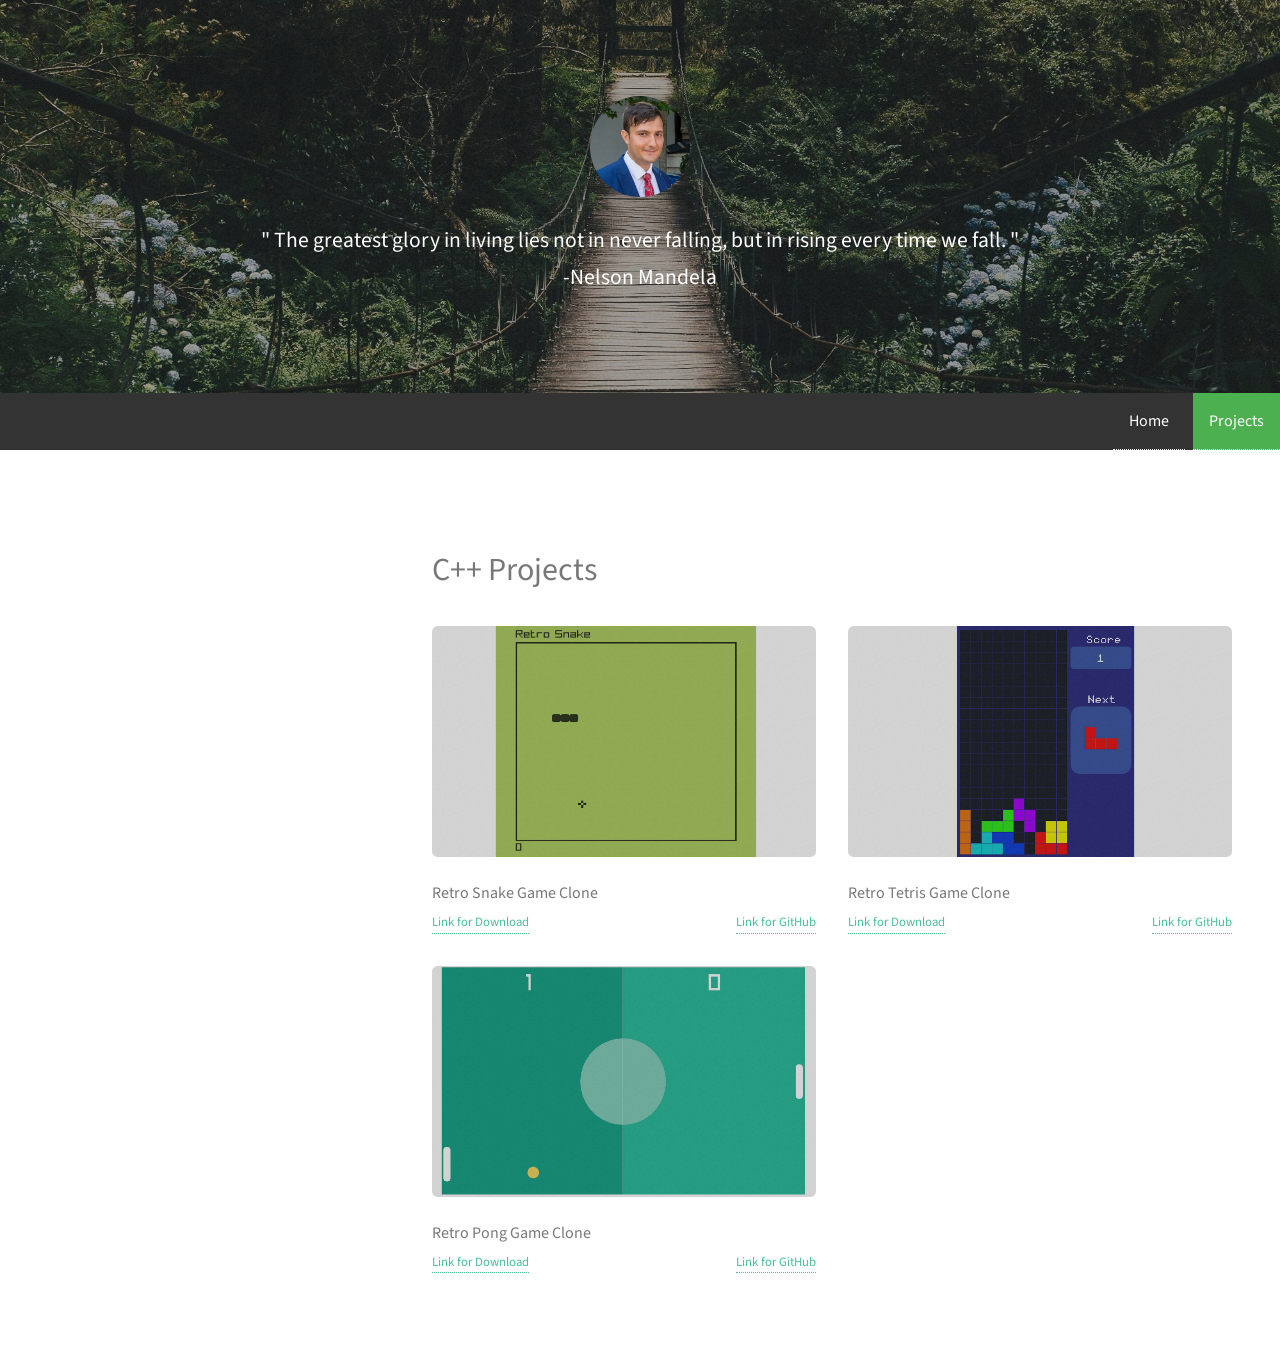
==== commit c31d6301: "Version 1.12" ====
--- a/CppProjects.html
+++ b/CppProjects.html
@@ -6,16 +6,20 @@
 		<meta name="viewport" content="width=device-width, initial-scale=1, user-scalable=no" />
 		<link rel="stylesheet" href="assets/css/main.css" />
 	</head>
-	<body class="is-preload" style="display: none;">
+	<body class="is-preload cppExlusiveSetting" style="display: none;">
 
 		<!-- Header -->
-			<header id="header">
+     
+			<header id="header2">
+        <div class=">
 				<div class="inner">
 					<a href="#" class="image avatar"><img src="images/avatar.jpg" alt="" /></a>
 					<h1><strong>" The greatest glory in living lies not in never falling, but in rising every time we fall. "<br /> -Nelson Mandela</strong><br />
 					</h1>
 				</div>
+      
 			</header>
+      
 
 		<!-- Nav -->
 		<div id="navbar" class="nav">
--- a/assets/css/main.css
+++ b/assets/css/main.css
@@ -381,6 +381,12 @@
 			width: 100%;
 		}
 
+
+		/* Tests */
+
+		
+		/* Test */
+
 		@media screen and (max-width: 980px) {
 
 			.container {
@@ -1872,13 +1878,13 @@
 		text-align: center;
 	}
 
-	header p {
+	 p {
 		color: #b2b2b2;
 		position: relative;
 		margin: 0 0 1.5em 0;
 	}
 
-	header h2 + p {
+	header h2 + p {header
 		font-size: 1.25em;
 		margin-top: -1em;
 		line-height: 1.5em;
@@ -1901,6 +1907,12 @@
 	header.major h2 {
 		font-size: 2em;
 	}
+
+
+
+
+	
+
 
 /* Form */
 
@@ -2716,6 +2728,21 @@
 		z-index: 10;
 	}
 
+	.#header {
+		
+		
+		
+		
+		
+		
+		
+		
+		
+		
+	}
+
+
+
 		#header > * {
 			-moz-flex-shrink: 0;
 			-webkit-flex-shrink: 0;
@@ -2748,6 +2775,79 @@
 		}
 
 		#header .image.avatar {
+			margin: 0 0 1em 0;
+			width: 6.25em;
+		}
+
+
+
+
+		#header2 {
+			display: -moz-flex;
+			display: -webkit-flex;
+			display: -ms-flex;
+			display: block;
+			-moz-flex-direction: column;
+			-webkit-flex-direction: column;
+			-ms-flex-direction: column;
+			flex-direction: column;
+			-moz-align-items: -moz-flex-end;
+			-webkit-align-items: -webkit-flex-end;
+			-ms-align-items: -ms-flex-end;
+			align-items: flex-end;
+			-moz-justify-content: space-between;
+			-webkit-justify-content: space-between;
+			-ms-justify-content: space-between;
+			justify-content: space-between;
+			background-color: #1f1815;
+			background-attachment: scroll,								scroll;
+			background-image: url("images/overlay.png"), url("../../images/bg.jpg");
+			background-position: top left, center center;
+			background-repeat: repeat,								no-repeat;
+			background-size: auto,		cover;
+			color: rgba(255, 255, 255, 0.5);
+			height: 100%;
+			left: auto;
+			padding: 6em 4em;
+			position: relative;
+			text-align: center;
+			top: auto;
+			width: 100%;
+			z-index: 10;
+		}
+
+		#header2 > * {
+			-moz-flex-shrink: 0;
+			-webkit-flex-shrink: 0;
+			-ms-flex-shrink: 0;
+			flex-shrink: 0;
+			width: 100%;
+		}
+
+		#header2 > .inner {
+			-moz-flex-grow: 1;
+			-webkit-flex-grow: 1;
+			-ms-flex-grow: 1;
+			flex-grow: 1;
+			margin: 0 0 2em 0;
+		}
+
+		#header2 strong, #header2 b {
+			color: #ffffff;
+		}
+
+		#header2 h2, #header2 h3, #header2 h4, #header2 h5, #header2 h6 {
+			color: #ffffff;
+		}
+
+		#header2 h1 {
+			color: rgba(255, 255, 255, 0.5);
+			font-size: 1.35em;
+			line-height: 1.75em;
+			margin: 0;
+		}
+
+		#header2 .image.avatar {
 			margin: 0 0 1em 0;
 			width: 6.25em;
 		}
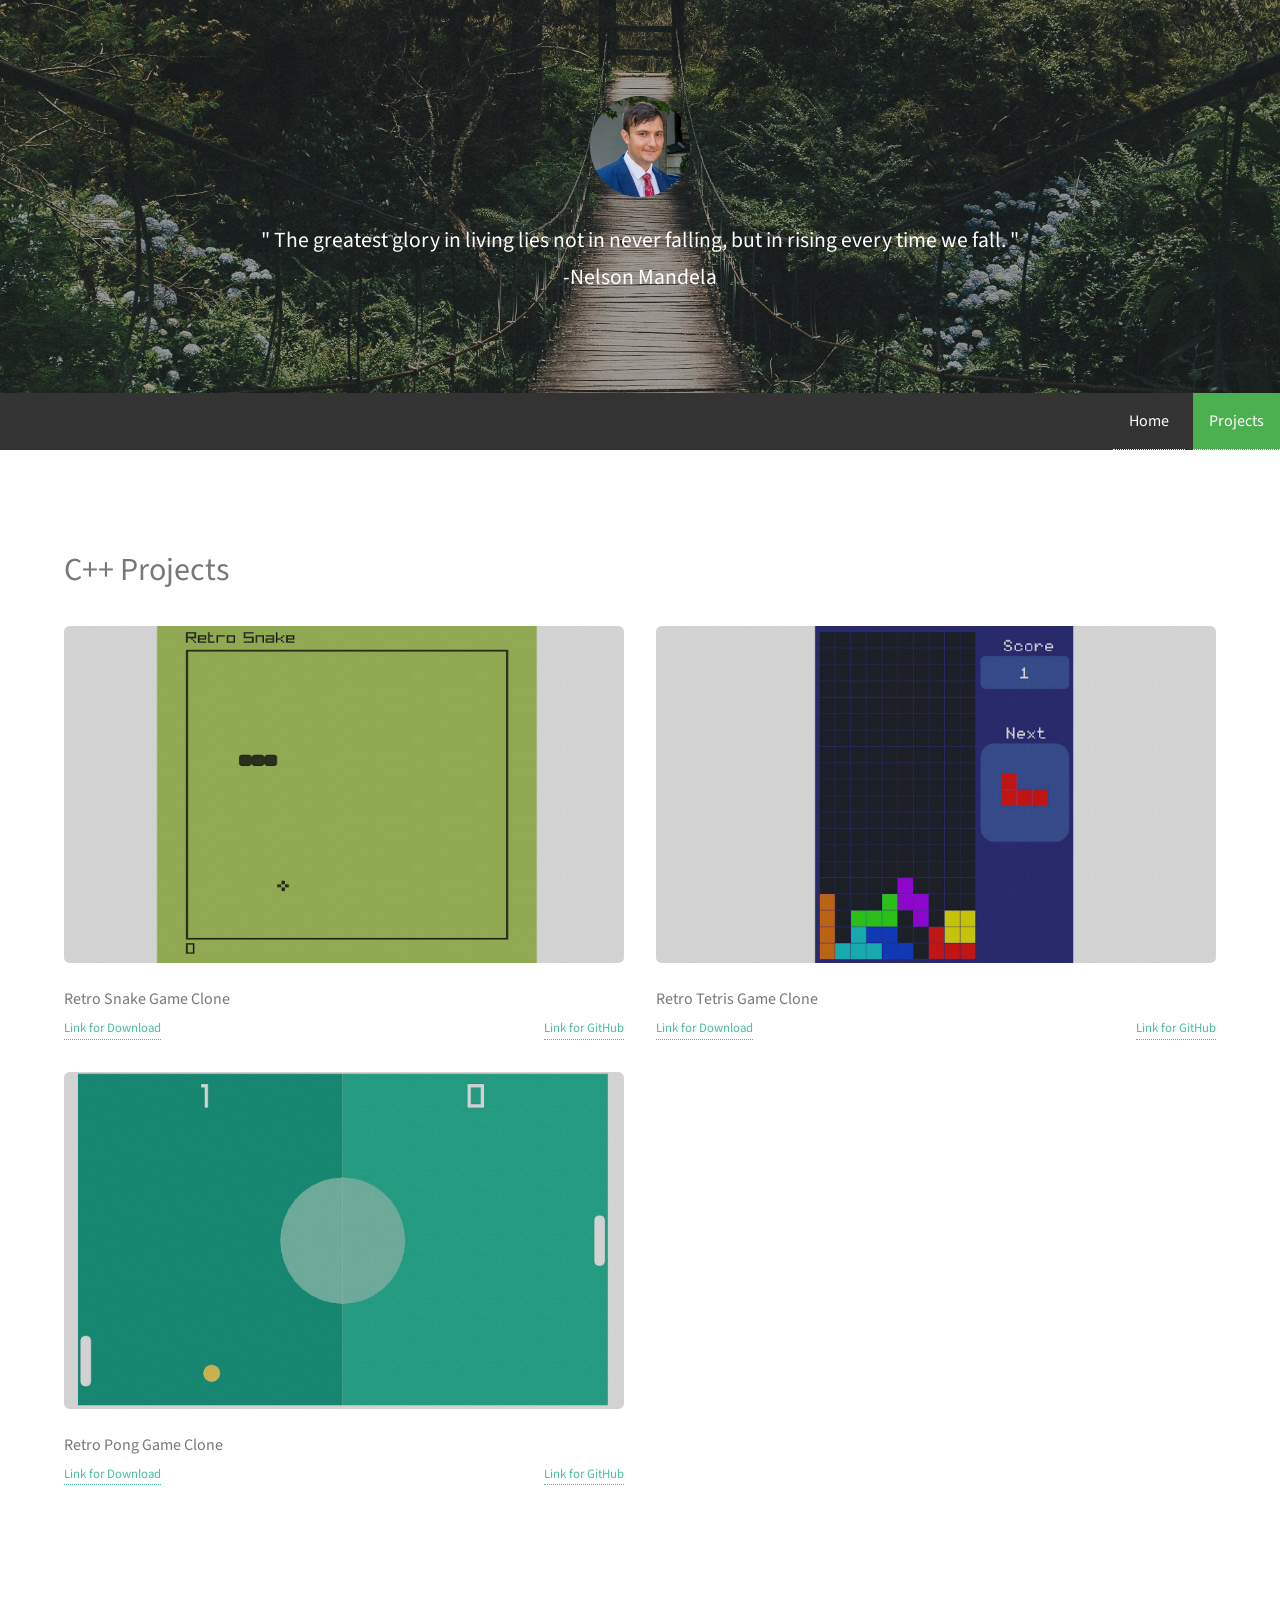
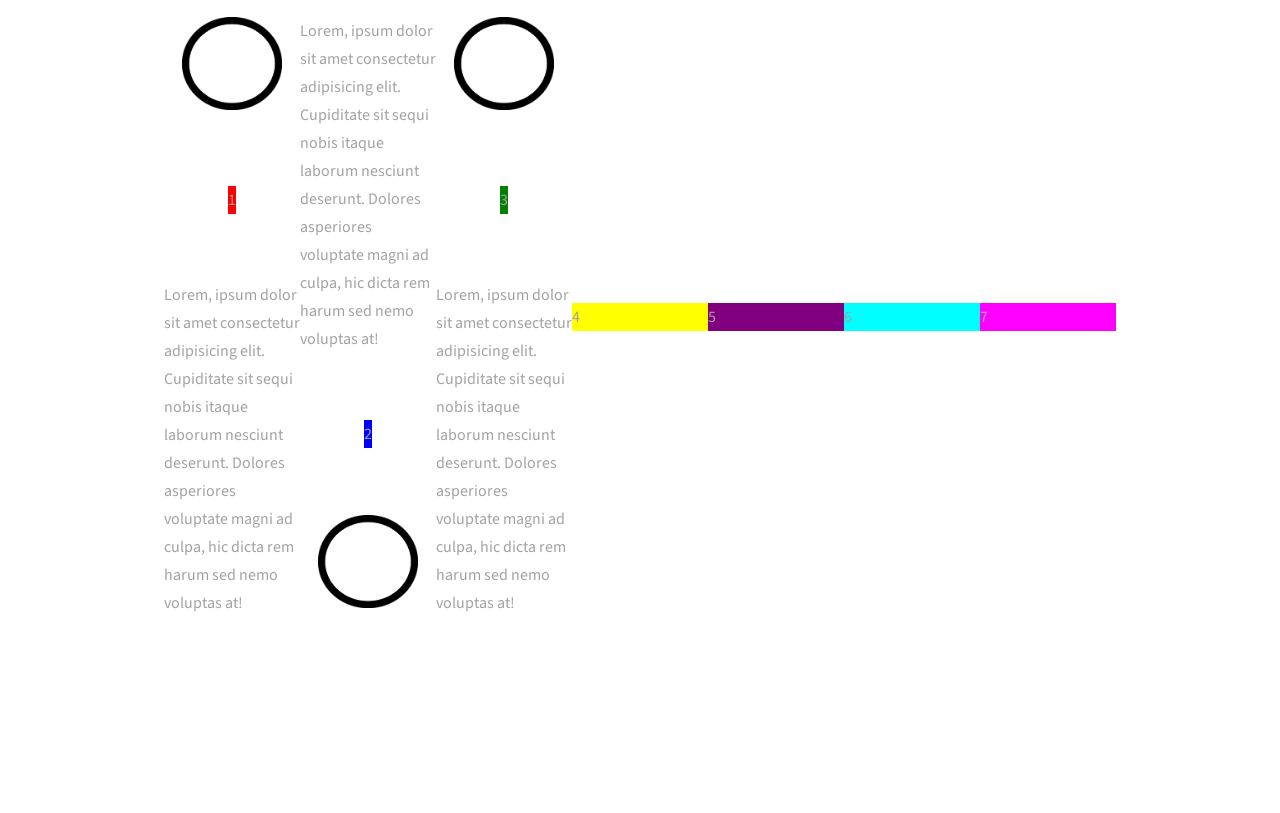
==== commit e570f3c7: "Vesrion 1.13" ====
--- a/CppProjects.html
+++ b/CppProjects.html
@@ -32,7 +32,7 @@
 		</div>
 
       
-        <div id="main">
+        <div id="main2">
           <!-- Three -->
             <section id="three">
               <h1>C++ Projects</h1>
@@ -79,6 +79,60 @@
                 </article> -->
               </div>
             </section>
+
+            <section>
+              <div class="time-line-body">
+
+                <div class="container-game">
+                  <div>
+                    <img src="./images/placeholder.png" alt="placeholder" width="100px">
+                  </div>
+                  <div style="background-color: Red;"> 
+                    1
+                  </div>
+                  <div>
+                    Lorem, ipsum dolor sit amet consectetur adipisicing elit. Cupiditate sit sequi nobis itaque laborum nesciunt deserunt. Dolores asperiores voluptate magni ad culpa, hic dicta rem harum sed nemo voluptas at!
+                  </div>
+                </div>
+
+                <div class="container-game">
+                  <div>
+                    Lorem, ipsum dolor sit amet consectetur adipisicing elit. Cupiditate sit sequi nobis itaque laborum nesciunt deserunt. Dolores asperiores voluptate magni ad culpa, hic dicta rem harum sed nemo voluptas at!
+                  </div>
+                  <div style="background-color: blue;"> 
+                    2
+                  </div>
+                  <div>
+                    <img src="./images/placeholder.png" alt="placeholder" width="100px">
+                  </div>
+                </div>
+
+                <div class="container-game">
+                  <div>
+                    <img src="./images/placeholder.png" alt="placeholder" width="100px">
+                  </div>
+                  <div style="background-color: green;"> 
+                    3
+                  </div>
+                  <div>
+                    Lorem, ipsum dolor sit amet consectetur adipisicing elit. Cupiditate sit sequi nobis itaque laborum nesciunt deserunt. Dolores asperiores voluptate magni ad culpa, hic dicta rem harum sed nemo voluptas at!
+                  </div>
+                </div>
+
+                <div style="background-color: yellow;"> 
+                  4
+                </div>
+                <div style="background-color: purple;"> 
+                  5
+                </div>
+                <div style="background-color: cyan;"> 
+                  6
+                </div>
+                <div style="background-color: magenta;"> 
+                  7
+                </div>
+              </div>
+            </section>
             <!-- Three -->
           </div>
       
--- a/assets/css/main.css
+++ b/assets/css/main.css
@@ -2897,6 +2897,12 @@
 		width: calc(100% - 35%);
 	}
 
+	#main2 {
+				margin: 0;
+				padding: 6em 4em;
+				width: 100%;
+			}
+
 		#main > section {
 			border-top: solid 2px #efefef;
 			margin: 4em 0 0 0;
@@ -2908,6 +2914,30 @@
 				margin-top: 0;
 				padding-top: 0;
 			}
+
+		.container-game{
+				display: flex;
+    		flex-direction: column;
+    		justify-content: space-between;
+				align-items: center;
+    		height: 600px;
+		}
+
+
+			/* Time line Classes */
+
+			.time-line-body{
+				display: flex;
+    		flex-direction: row;
+    		justify-content: center;
+    		align-items: center;
+				padding:100px
+			}
+
+			.time-line-body > div{
+				width: 550px;
+			}
+			/* ``` */
 
 /* Poptrox */
 
